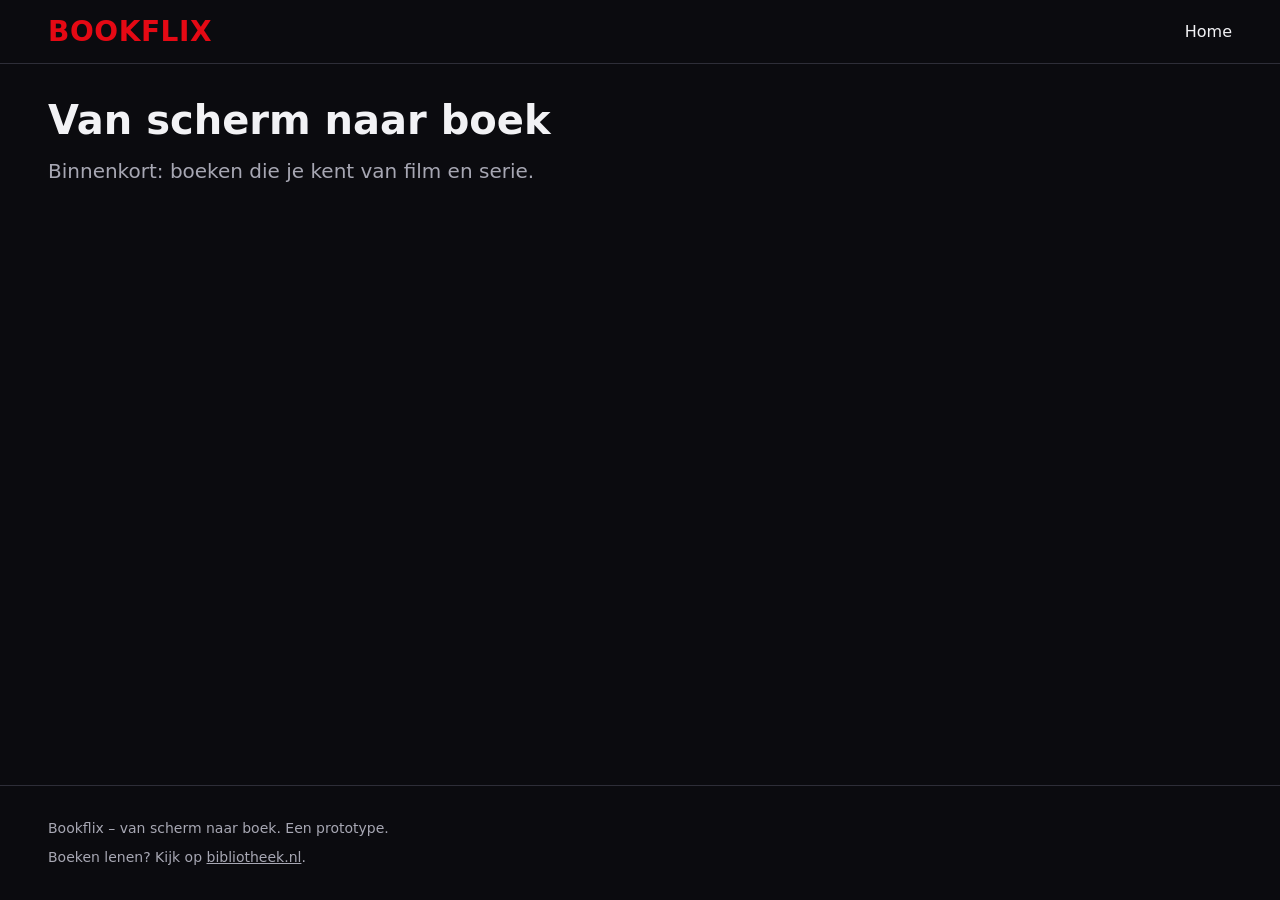
==== index.html @ 4ef943bf "Phase 1R: site shell, data loader, catalogue and R book metadata Adds the page shells with shared he" ====
<!doctype html>
<html lang="nl">
<head>
  <meta charset="utf-8">
  <meta name="viewport" content="width=device-width, initial-scale=1">
  <title>Bookflix – van scherm naar boek</title>
  <meta name="description" content="Ken je de film of serie al? Ontdek het boek erachter op Bookflix.">
  <link rel="stylesheet" href="css/tokens.css">
  <link rel="stylesheet" href="css/base.css">
</head>
<body>
  <a class="skip-link" href="#inhoud">Naar inhoud</a>

  <header class="site-header">
    <div class="container site-header__inner">
      <a class="site-logo" href="index.html">Bookflix</a>
      <nav class="site-nav" aria-label="Hoofdmenu">
        <ul>
          <li><a href="index.html" aria-current="page">Home</a></li>
        </ul>
      </nav>
    </div>
  </header>

  <main id="inhoud" class="site-main" tabindex="-1">
    <div class="container">
      <h1 class="page-title">Van scherm naar boek</h1>
      <p class="lead">Binnenkort: boeken die je kent van film en serie.</p>
    </div>
  </main>

  <footer class="site-footer">
    <div class="container">
      <p>Bookflix – van scherm naar boek. Een prototype.</p>
      <p>Boeken lenen? Kijk op <a href="https://www.bibliotheek.nl" target="_blank" rel="noopener">bibliotheek.nl</a>.</p>
    </div>
  </footer>

  <!-- Phase 1 smoke test of the data loader; replaced by js/home.js in phase 2. -->
  <script type="module">
    import { loadAllBooks } from './js/data.js';

    loadAllBooks().catch((error) => console.error('[home] Could not load the catalogue:', error));
  </script>
</body>
</html>
---- css/tokens.css ----
/* Design tokens: dark streaming theme. */
:root {
  color-scheme: dark;

  /* Colours */
  --color-bg: #0b0b0f;
  --color-surface: #16161d;
  --color-surface-raised: #22222b;
  --color-border: #2e2e38;
  --color-text: #f2f2f5;
  --color-text-muted: #a7a7b3;
  --color-accent: #e50914;
  --color-accent-hover: #f6121d;
  --color-on-accent: #ffffff;
  --color-focus: #ffd166;

  /* Typography */
  --font-sans: system-ui, -apple-system, "Segoe UI", Roboto, "Helvetica Neue", Arial, sans-serif;
  --font-size-sm: 0.875rem;
  --font-size-base: 1rem;
  --font-size-lg: 1.25rem;
  --font-size-xl: 1.75rem;
  --font-size-2xl: 2.5rem;
  --line-height: 1.5;
  --font-weight-bold: 700;

  /* Spacing */
  --space-1: 0.25rem;
  --space-2: 0.5rem;
  --space-3: 0.75rem;
  --space-4: 1rem;
  --space-6: 1.5rem;
  --space-8: 2rem;
  --space-12: 3rem;

  /* Shape and layout */
  --radius-sm: 4px;
  --radius-md: 8px;
  --header-height: 4rem;
  --content-max-width: 1400px;
  --gutter: clamp(1rem, 4vw, 3rem);

  /* Motion */
  --transition-fast: 150ms ease-out;
}
---- css/base.css ----
/* Reset, layout, header, footer and shared components. Requires tokens.css. */

*,
*::before,
*::after {
  box-sizing: border-box;
}

* {
  margin: 0;
}

html {
  -webkit-text-size-adjust: 100%;
}

body {
  min-height: 100vh;
  display: flex;
  flex-direction: column;
  background: var(--color-bg);
  color: var(--color-text);
  font-family: var(--font-sans);
  font-size: var(--font-size-base);
  line-height: var(--line-height);
  -webkit-font-smoothing: antialiased;
}

img,
svg {
  display: block;
  max-width: 100%;
}

button {
  font: inherit;
}

a {
  color: inherit;
}

:focus-visible {
  outline: 3px solid var(--color-focus);
  outline-offset: 2px;
}

@media (prefers-reduced-motion: reduce) {
  *,
  *::before,
  *::after {
    transition-duration: 0.01ms !important;
    animation-duration: 0.01ms !important;
    scroll-behavior: auto !important;
  }
}

/* Utilities */

.container {
  width: 100%;
  max-width: var(--content-max-width);
  margin-inline: auto;
  padding-inline: var(--gutter);
}

.visually-hidden {
  position: absolute;
  width: 1px;
  height: 1px;
  padding: 0;
  overflow: hidden;
  clip: rect(0 0 0 0);
  white-space: nowrap;
  border: 0;
}

.skip-link {
  position: absolute;
  top: var(--space-2);
  left: var(--space-2);
  z-index: 100;
  padding: var(--space-2) var(--space-4);
  background: var(--color-surface-raised);
  border-radius: var(--radius-sm);
  transform: translateY(-200%);
}

.skip-link:focus {
  transform: none;
}

/* Header */

.site-header {
  position: sticky;
  top: 0;
  z-index: 10;
  height: var(--header-height);
  background: linear-gradient(to bottom, rgba(11, 11, 15, 0.98), rgba(11, 11, 15, 0.85));
  border-bottom: 1px solid var(--color-border);
}

.site-header__inner {
  display: flex;
  align-items: center;
  justify-content: space-between;
  gap: var(--space-6);
  height: 100%;
}

.site-logo {
  color: var(--color-accent);
  font-size: var(--font-size-xl);
  font-weight: var(--font-weight-bold);
  letter-spacing: 0.02em;
  text-decoration: none;
  text-transform: uppercase;
}

.site-nav ul {
  display: flex;
  gap: var(--space-6);
  padding: 0;
  list-style: none;
}

.site-nav a {
  color: var(--color-text-muted);
  text-decoration: none;
  transition: color var(--transition-fast);
}

.site-nav a:hover,
.site-nav a[aria-current="page"] {
  color: var(--color-text);
}

/* Main */

.site-main {
  flex: 1;
  padding-block: var(--space-8);
}

.page-title {
  font-size: var(--font-size-2xl);
  line-height: 1.2;
}

.lead {
  margin-top: var(--space-3);
  color: var(--color-text-muted);
  font-size: var(--font-size-lg);
}

/* Buttons */

.btn {
  display: inline-flex;
  align-items: center;
  justify-content: center;
  gap: var(--space-2);
  min-height: 2.75rem;
  padding: var(--space-2) var(--space-6);
  border: 0;
  border-radius: var(--radius-sm);
  background: var(--color-surface-raised);
  color: var(--color-text);
  font-weight: var(--font-weight-bold);
  text-decoration: none;
  cursor: pointer;
  transition: background-color var(--transition-fast);
}

.btn:hover {
  background: var(--color-border);
}

.btn-primary {
  background: var(--color-accent);
  color: var(--color-on-accent);
}

.btn-primary:hover {
  background: var(--color-accent-hover);
}

/* Footer */

.site-footer {
  padding-block: var(--space-8);
  border-top: 1px solid var(--color-border);
  color: var(--color-text-muted);
  font-size: var(--font-size-sm);
}

.site-footer p + p {
  margin-top: var(--space-2);
}
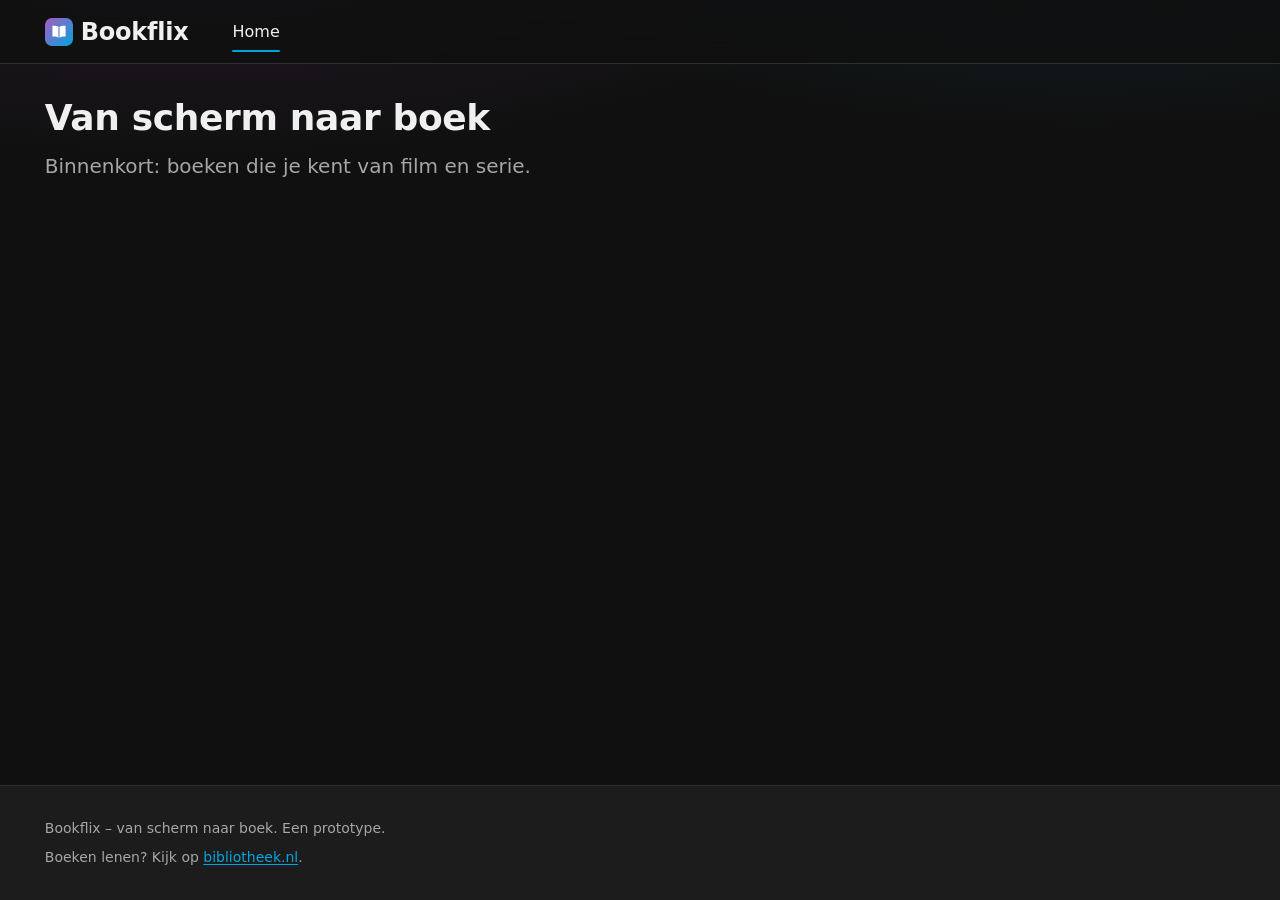
==== commit a6bdef9d: "Phase 1R: Jellyfin-inspired theme and review fixes Redesign: - Replace the Netflix-like theme (near-" ====
--- a/index.html
+++ b/index.html
@@ -13,7 +13,20 @@
 
   <header class="site-header">
     <div class="container site-header__inner">
-      <a class="site-logo" href="index.html">Bookflix</a>
+      <a class="site-logo" href="index.html">
+        <svg class="site-logo__mark" viewBox="0 0 32 32" aria-hidden="true" focusable="false">
+          <defs>
+            <linearGradient id="logo-gradient" x1="0" y1="0" x2="1" y2="1">
+              <stop offset="0" stop-color="#aa5cc3"/>
+              <stop offset="1" stop-color="#00a4dc"/>
+            </linearGradient>
+          </defs>
+          <rect width="32" height="32" rx="8" fill="url(#logo-gradient)"/>
+          <path d="M16 10.5c-2.2-1.5-5-2-7.5-1.6v12.3c2.5-.4 5.3.1 7.5 1.6 2.2-1.5 5-2 7.5-1.6V8.9c-2.5-.4-5.3.1-7.5 1.6Z" fill="#fff"/>
+          <path d="M16 10.5v12.3" stroke="#5f86d0" stroke-width="1.4"/>
+        </svg>
+        <span>Bookflix</span>
+      </a>
       <nav class="site-nav" aria-label="Hoofdmenu">
         <ul>
           <li><a href="index.html" aria-current="page">Home</a></li>
--- a/css/tokens.css
+++ b/css/tokens.css
@@ -1,28 +1,35 @@
-/* Design tokens: dark streaming theme. */
+/* Design tokens: dark media-library theme (charcoal surfaces, blue accent,
+   purple-to-blue brand gradient), inspired by self-hosted media players such as Jellyfin. */
 :root {
   color-scheme: dark;
 
   /* Colours */
-  --color-bg: #0b0b0f;
-  --color-surface: #16161d;
-  --color-surface-raised: #22222b;
-  --color-border: #2e2e38;
-  --color-text: #f2f2f5;
-  --color-text-muted: #a7a7b3;
-  --color-accent: #e50914;
-  --color-accent-hover: #f6121d;
+  --color-bg: #101010;
+  --color-surface: #1c1c1c;
+  --color-surface-raised: #262626;
+  --color-surface-hover: #303030;
+  --color-border: #2e2e2e;
+  --color-text: #f0f0f0;
+  --color-text-muted: #a6a6a6;
+  --color-accent: #00a4dc;
+  --color-accent-hover: #1bb4ea;
+  --color-accent-soft: rgba(0, 164, 220, 0.16);
+  --color-accent-secondary: #aa5cc3;
   --color-on-accent: #ffffff;
-  --color-focus: #ffd166;
+  --color-focus: #00a4dc;
+  --gradient-brand: linear-gradient(135deg, var(--color-accent-secondary), var(--color-accent));
+  --color-header-bg: rgba(16, 16, 16, 0.8);
 
   /* Typography */
-  --font-sans: system-ui, -apple-system, "Segoe UI", Roboto, "Helvetica Neue", Arial, sans-serif;
+  --font-sans: "Noto Sans", system-ui, -apple-system, "Segoe UI", Roboto, "Helvetica Neue", Arial, sans-serif;
   --font-size-sm: 0.875rem;
   --font-size-base: 1rem;
   --font-size-lg: 1.25rem;
-  --font-size-xl: 1.75rem;
-  --font-size-2xl: 2.5rem;
+  --font-size-xl: 1.5rem;
+  --font-size-2xl: 2.25rem;
   --line-height: 1.5;
-  --font-weight-bold: 700;
+  --font-weight-medium: 500;
+  --font-weight-bold: 600;
 
   /* Spacing */
   --space-1: 0.25rem;
@@ -34,11 +41,13 @@
   --space-12: 3rem;
 
   /* Shape and layout */
-  --radius-sm: 4px;
-  --radius-md: 8px;
+  --radius-sm: 6px;
+  --radius-md: 10px;
+  --radius-pill: 999px;
+  --shadow-card: 0 4px 16px rgba(0, 0, 0, 0.45);
   --header-height: 4rem;
-  --content-max-width: 1400px;
-  --gutter: clamp(1rem, 4vw, 3rem);
+  --content-max-width: 1600px;
+  --gutter: clamp(1rem, 3.5vw, 3rem);
 
   /* Motion */
   --transition-fast: 150ms ease-out;
--- a/css/base.css
+++ b/css/base.css
@@ -12,13 +12,20 @@
 
 html {
   -webkit-text-size-adjust: 100%;
+  /* Keep anchor and skip-link targets clear of the sticky header. */
+  scroll-padding-top: var(--header-height);
 }
 
 body {
   min-height: 100vh;
   display: flex;
   flex-direction: column;
-  background: var(--color-bg);
+  /* A faint brand-coloured glow behind the header, fading into the charcoal background. */
+  background:
+    radial-gradient(ellipse 80% 40% at 15% -10%, rgba(170, 92, 195, 0.14), transparent 70%),
+    radial-gradient(ellipse 70% 35% at 85% -10%, rgba(0, 164, 220, 0.12), transparent 70%),
+    var(--color-bg);
+  background-repeat: no-repeat;
   color: var(--color-text);
   font-family: var(--font-sans);
   font-size: var(--font-size-base);
@@ -97,43 +104,73 @@
   top: 0;
   z-index: 10;
   height: var(--header-height);
-  background: linear-gradient(to bottom, rgba(11, 11, 15, 0.98), rgba(11, 11, 15, 0.85));
+  background: var(--color-header-bg);
+  -webkit-backdrop-filter: blur(12px);
+  backdrop-filter: blur(12px);
   border-bottom: 1px solid var(--color-border);
 }
 
 .site-header__inner {
   display: flex;
   align-items: center;
-  justify-content: space-between;
-  gap: var(--space-6);
+  gap: var(--space-8);
   height: 100%;
 }
 
 .site-logo {
-  color: var(--color-accent);
+  display: inline-flex;
+  align-items: center;
+  gap: var(--space-2);
+  color: var(--color-text);
   font-size: var(--font-size-xl);
   font-weight: var(--font-weight-bold);
-  letter-spacing: 0.02em;
+  letter-spacing: -0.01em;
   text-decoration: none;
-  text-transform: uppercase;
-}
-
+}
+
+.site-logo__mark {
+  width: 1.75rem;
+  height: 1.75rem;
+  flex-shrink: 0;
+}
+
+/* Navigation as tabs: the current page gets an accent underline. */
 .site-nav ul {
   display: flex;
-  gap: var(--space-6);
+  gap: var(--space-2);
   padding: 0;
   list-style: none;
 }
 
 .site-nav a {
+  display: block;
+  position: relative;
+  padding: var(--space-2) var(--space-3);
+  border-radius: var(--radius-sm);
   color: var(--color-text-muted);
+  font-weight: var(--font-weight-medium);
   text-decoration: none;
-  transition: color var(--transition-fast);
-}
-
-.site-nav a:hover,
+  transition: color var(--transition-fast), background-color var(--transition-fast);
+}
+
+.site-nav a:hover {
+  background: var(--color-surface-raised);
+  color: var(--color-text);
+}
+
 .site-nav a[aria-current="page"] {
   color: var(--color-text);
+}
+
+.site-nav a[aria-current="page"]::after {
+  content: "";
+  position: absolute;
+  right: var(--space-3);
+  bottom: 0;
+  left: var(--space-3);
+  height: 2px;
+  border-radius: 2px;
+  background: var(--color-accent);
 }
 
 /* Main */
@@ -145,7 +182,19 @@
 
 .page-title {
   font-size: var(--font-size-2xl);
+  font-weight: var(--font-weight-bold);
   line-height: 1.2;
+  letter-spacing: -0.01em;
+}
+
+/* Heading above a row of cards, for carousels and "Meer zoals dit". */
+.section-title {
+  display: flex;
+  align-items: center;
+  gap: var(--space-2);
+  margin-bottom: var(--space-3);
+  font-size: var(--font-size-lg);
+  font-weight: var(--font-weight-bold);
 }
 
 .lead {
@@ -167,14 +216,14 @@
   border-radius: var(--radius-sm);
   background: var(--color-surface-raised);
   color: var(--color-text);
-  font-weight: var(--font-weight-bold);
+  font-weight: var(--font-weight-medium);
   text-decoration: none;
   cursor: pointer;
   transition: background-color var(--transition-fast);
 }
 
 .btn:hover {
-  background: var(--color-border);
+  background: var(--color-surface-hover);
 }
 
 .btn-primary {
@@ -191,10 +240,20 @@
 .site-footer {
   padding-block: var(--space-8);
   border-top: 1px solid var(--color-border);
+  background: var(--color-surface);
   color: var(--color-text-muted);
   font-size: var(--font-size-sm);
 }
 
+.site-footer a {
+  color: var(--color-accent);
+  text-underline-offset: 2px;
+}
+
+.site-footer a:hover {
+  color: var(--color-accent-hover);
+}
+
 .site-footer p + p {
   margin-top: var(--space-2);
 }
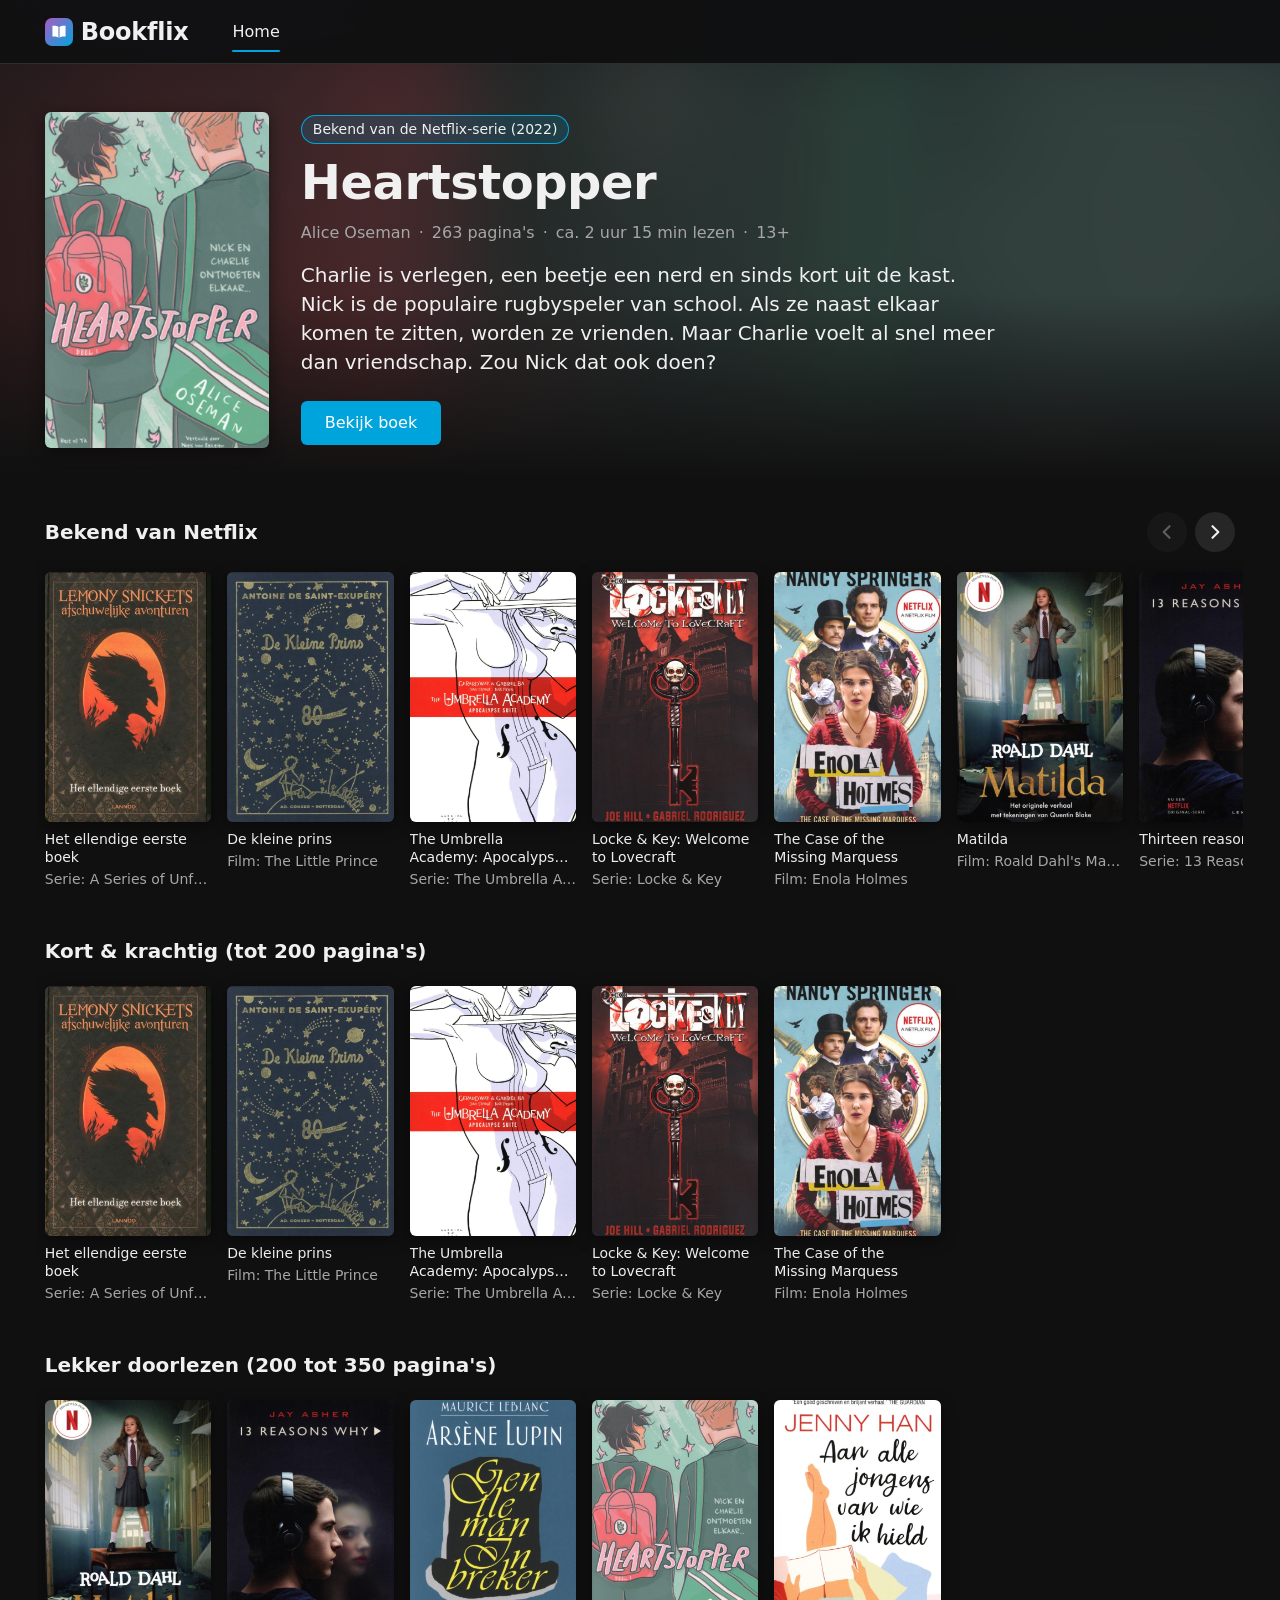
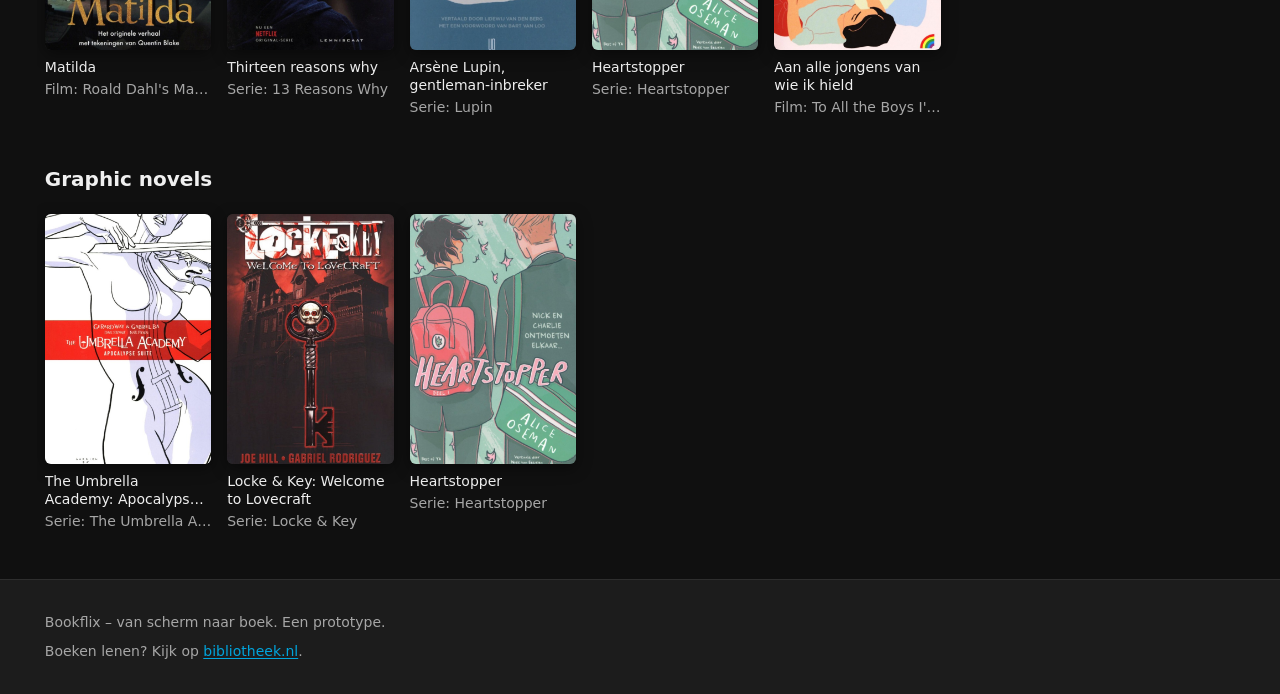
==== commit 55601d89: "Phase 2R: home page with hero and book carousels Adds the home page hero for the featured book and o" ====
--- a/index.html
+++ b/index.html
@@ -7,6 +7,7 @@
   <meta name="description" content="Ken je de film of serie al? Ontdek het boek erachter op Bookflix.">
   <link rel="stylesheet" href="css/tokens.css">
   <link rel="stylesheet" href="css/base.css">
+  <link rel="stylesheet" href="css/home.css">
 </head>
 <body>
   <a class="skip-link" href="#inhoud">Naar inhoud</a>
@@ -35,11 +36,16 @@
     </div>
   </header>
 
-  <main id="inhoud" class="site-main" tabindex="-1">
+  <main id="inhoud" class="site-main home" tabindex="-1">
+    <h1 class="visually-hidden">Bookflix: van scherm naar boek</h1>
+    <div id="hero"></div>
     <div class="container">
-      <h1 class="page-title">Van scherm naar boek</h1>
-      <p class="lead">Binnenkort: boeken die je kent van film en serie.</p>
+      <p id="home-status" class="home-status" role="status" hidden></p>
+      <noscript>
+        <p class="home-status">Zet JavaScript aan om de boeken te zien.</p>
+      </noscript>
     </div>
+    <div id="rijen" class="container home-rows"></div>
   </main>
 
   <footer class="site-footer">
@@ -49,11 +55,6 @@
     </div>
   </footer>
 
-  <!-- Phase 1 smoke test of the data loader; replaced by js/home.js in phase 2. -->
-  <script type="module">
-    import { loadAllBooks } from './js/data.js';
-
-    loadAllBooks().catch((error) => console.error('[home] Could not load the catalogue:', error));
-  </script>
+  <script type="module" src="js/home.js"></script>
 </body>
 </html>
--- a/css/home.css
+++ b/css/home.css
@@ -0,0 +1,282 @@
+/* Home page: hero banner and book carousels. Requires tokens.css and base.css. */
+
+.home {
+  /* The hero sits directly under the header. */
+  padding-top: 0;
+}
+
+.home-status {
+  padding-block: var(--space-8);
+  color: var(--color-text-muted);
+}
+
+/* Cover: a 2:3 frame used in the hero and the cards */
+
+.cover {
+  position: relative;
+  aspect-ratio: 2 / 3;
+  overflow: hidden;
+  border-radius: var(--radius-sm);
+  background: var(--color-surface-raised);
+  box-shadow: var(--shadow-card);
+}
+
+.cover__image {
+  width: 100%;
+  height: 100%;
+  object-fit: cover;
+}
+
+/* Placeholder: the generic cover with the book title on top. */
+.cover__title {
+  position: absolute;
+  inset: auto 0 0;
+  padding: var(--space-6) var(--space-3) var(--space-3);
+  background: linear-gradient(transparent, rgba(0, 0, 0, 0.75));
+  color: var(--color-text);
+  font-size: var(--font-size-sm);
+  font-weight: var(--font-weight-bold);
+  line-height: 1.3;
+  text-align: center;
+  overflow-wrap: anywhere;
+}
+
+/* Hero */
+
+.hero {
+  position: relative;
+  isolation: isolate;
+  overflow: hidden;
+  margin-bottom: var(--space-8);
+}
+
+.hero__backdrop {
+  position: absolute;
+  inset: 0;
+  z-index: -2;
+  width: 100%;
+  height: 100%;
+  object-fit: cover;
+  filter: blur(40px) saturate(1.2) brightness(0.45);
+  transform: scale(1.2);
+}
+
+/* Fades the backdrop into the page background at the bottom and the left. */
+.hero::after {
+  content: "";
+  position: absolute;
+  inset: 0;
+  z-index: -1;
+  background:
+    linear-gradient(to bottom, transparent 55%, var(--color-bg)),
+    linear-gradient(to right, color-mix(in srgb, var(--color-bg) 70%, transparent), transparent 70%);
+}
+
+.hero__inner {
+  display: flex;
+  flex-wrap: wrap;
+  align-items: center;
+  gap: var(--space-6) var(--space-8);
+  padding-block: var(--space-12) var(--space-8);
+}
+
+.hero__cover {
+  flex: 0 0 auto;
+  width: clamp(8rem, 18vw, 14rem);
+}
+
+.hero__body {
+  flex: 1 1 20rem;
+  max-width: 44rem;
+}
+
+.badge {
+  display: inline-block;
+  padding: var(--space-1) var(--space-3);
+  border-radius: var(--radius-pill);
+  background: var(--color-accent-soft);
+  color: var(--color-text);
+  font-size: var(--font-size-sm);
+  font-weight: var(--font-weight-medium);
+  box-shadow: inset 0 0 0 1px var(--color-accent);
+}
+
+.hero__title {
+  margin-top: var(--space-3);
+  font-size: clamp(var(--font-size-xl), 2rem + 1.5vw, 3rem);
+  font-weight: var(--font-weight-bold);
+  line-height: 1.1;
+  letter-spacing: -0.01em;
+}
+
+.hero__facts {
+  display: flex;
+  flex-wrap: wrap;
+  margin-top: var(--space-3);
+  padding: 0;
+  color: var(--color-text-muted);
+  list-style: none;
+}
+
+.hero__facts li + li::before {
+  content: "·";
+  margin-inline: var(--space-2);
+}
+
+.hero__teaser {
+  max-width: 60ch;
+  margin-top: var(--space-4);
+  font-size: var(--font-size-lg);
+  line-height: 1.45;
+}
+
+.hero__button {
+  margin-top: var(--space-6);
+}
+
+/* Carousels */
+
+.home-rows {
+  display: grid;
+  /* minmax(0, 1fr) stops a row from growing to the width of all its cards. */
+  grid-template-columns: minmax(0, 1fr);
+  gap: var(--space-8);
+}
+
+.carousel__header {
+  display: flex;
+  align-items: center;
+  justify-content: space-between;
+  gap: var(--space-4);
+  margin-bottom: var(--space-2);
+}
+
+.carousel__title {
+  margin-bottom: 0;
+}
+
+.carousel__controls {
+  display: flex;
+  flex-shrink: 0;
+  gap: var(--space-2);
+}
+
+.carousel__controls[hidden] {
+  display: none;
+}
+
+.carousel__button {
+  display: grid;
+  place-items: center;
+  width: 2.5rem;
+  height: 2.5rem;
+  padding: 0;
+  border: 0;
+  border-radius: var(--radius-pill);
+  background: var(--color-surface-raised);
+  color: var(--color-text);
+  cursor: pointer;
+  transition: background-color var(--transition-fast), opacity var(--transition-fast);
+}
+
+.carousel__button:hover {
+  background: var(--color-surface-hover);
+}
+
+.carousel__button[aria-disabled="true"] {
+  opacity: 0.35;
+  cursor: default;
+}
+
+.carousel__button[aria-disabled="true"]:hover {
+  background: var(--color-surface-raised);
+}
+
+.carousel__button svg {
+  width: 1.25rem;
+  height: 1.25rem;
+  fill: none;
+  stroke: currentColor;
+  stroke-width: 2.5;
+  stroke-linecap: round;
+  stroke-linejoin: round;
+}
+
+.carousel__track {
+  --card-width: clamp(8.5rem, 8vw + 4rem, 11.5rem);
+  --track-bleed: var(--space-2);
+
+  display: grid;
+  grid-auto-columns: var(--card-width);
+  grid-auto-flow: column;
+  gap: var(--space-4);
+  /* Room around the cards so the hover lift and focus ring are not clipped. */
+  margin-inline: calc(-1 * var(--track-bleed));
+  padding: var(--space-3) var(--track-bleed) var(--space-4);
+  overflow-x: auto;
+  overscroll-behavior-x: contain;
+  scroll-snap-type: x proximity;
+  scroll-padding-inline: var(--track-bleed);
+  scrollbar-width: thin;
+  scrollbar-color: var(--color-surface-hover) transparent;
+  list-style: none;
+}
+
+.carousel__item {
+  scroll-snap-align: start;
+}
+
+.book-card {
+  display: flex;
+  flex-direction: column;
+  gap: var(--space-1);
+  border-radius: var(--radius-sm);
+  color: var(--color-text);
+  text-decoration: none;
+}
+
+.book-card:focus-visible {
+  outline: none;
+}
+
+.book-card__cover {
+  margin-bottom: var(--space-1);
+  transition: transform var(--transition-fast), box-shadow var(--transition-fast);
+}
+
+.book-card:hover .book-card__cover,
+.book-card:focus-visible .book-card__cover {
+  transform: translateY(-4px);
+}
+
+.book-card:hover .book-card__cover {
+  box-shadow: var(--shadow-card), 0 0 0 2px var(--color-accent);
+}
+
+.book-card:focus-visible .book-card__cover {
+  outline: 3px solid var(--color-focus);
+  outline-offset: 2px;
+}
+
+.book-card__title {
+  display: -webkit-box;
+  overflow: hidden;
+  -webkit-box-orient: vertical;
+  -webkit-line-clamp: 2;
+  font-size: var(--font-size-sm);
+  font-weight: var(--font-weight-medium);
+  line-height: 1.3;
+}
+
+.book-card:hover .book-card__title {
+  color: var(--color-accent-hover);
+}
+
+.book-card__meta {
+  overflow: hidden;
+  color: var(--color-text-muted);
+  font-size: var(--font-size-sm);
+  line-height: 1.3;
+  text-overflow: ellipsis;
+  white-space: nowrap;
+}
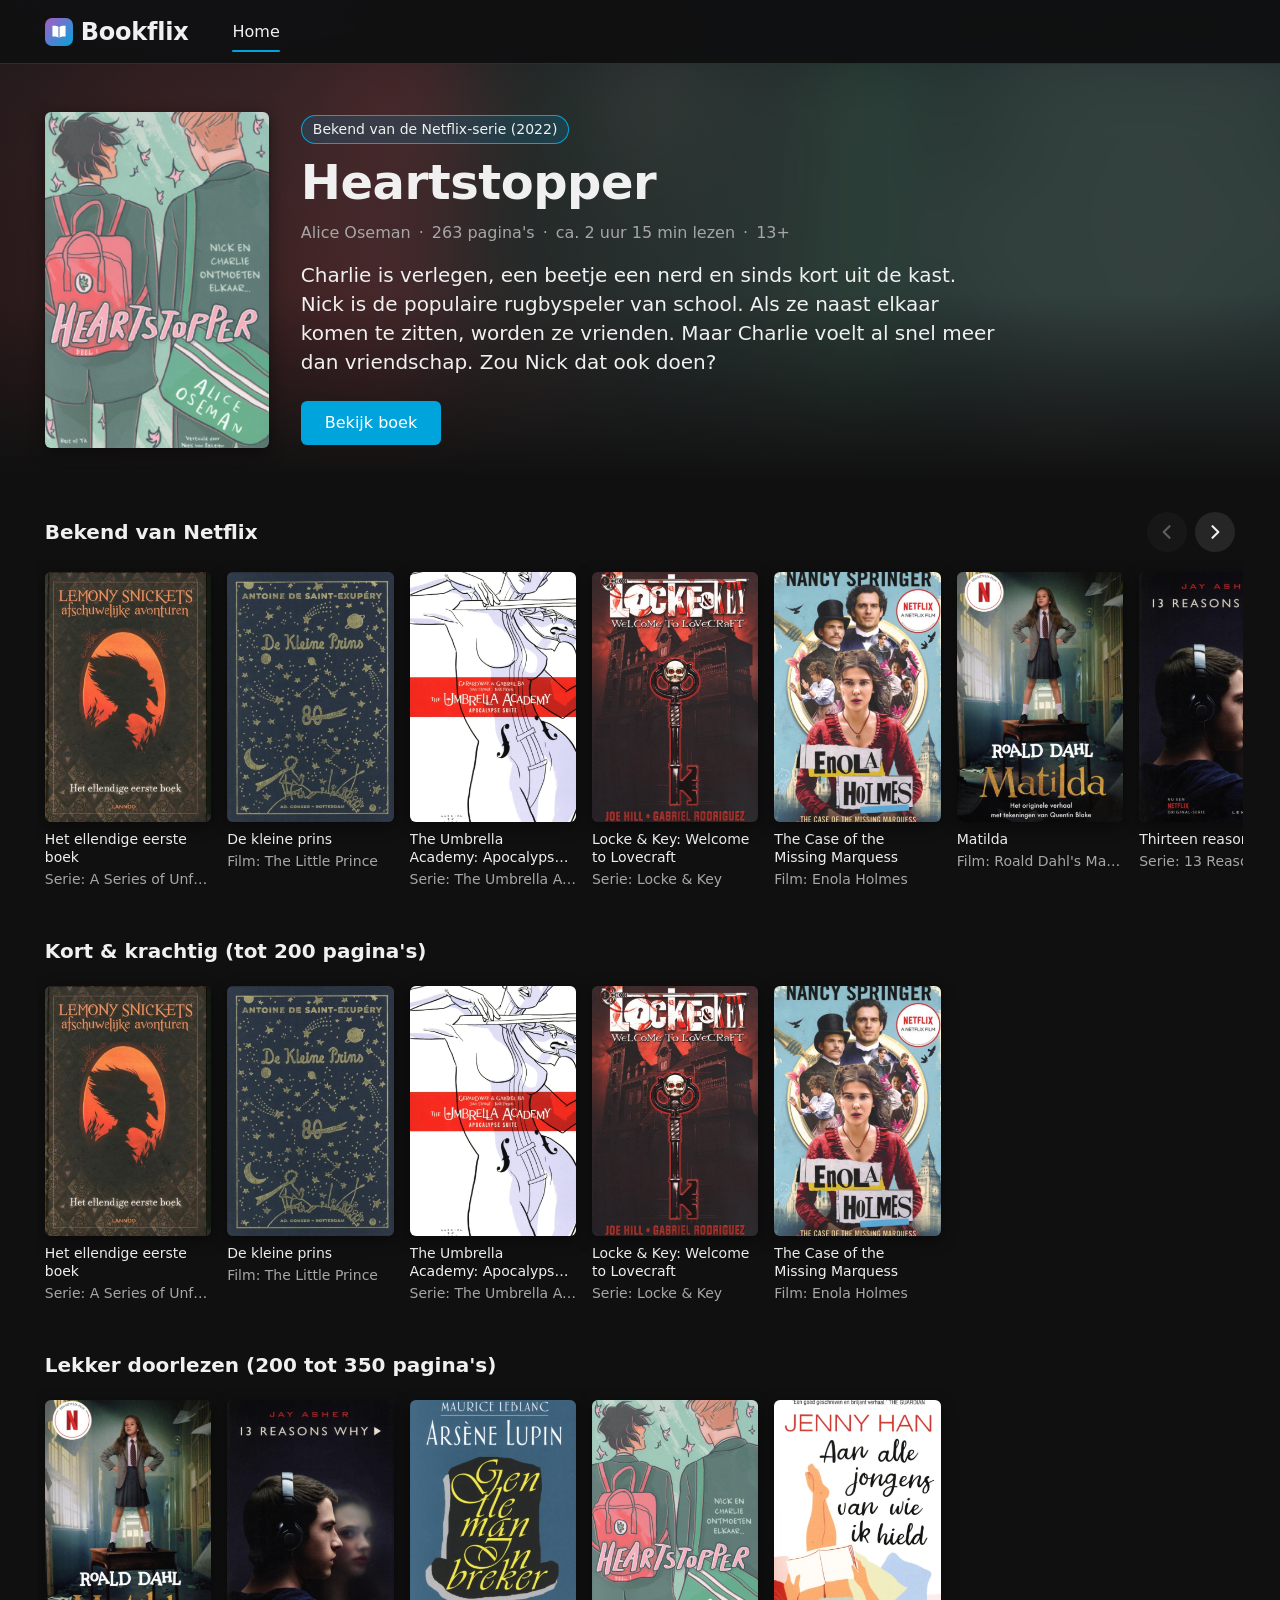
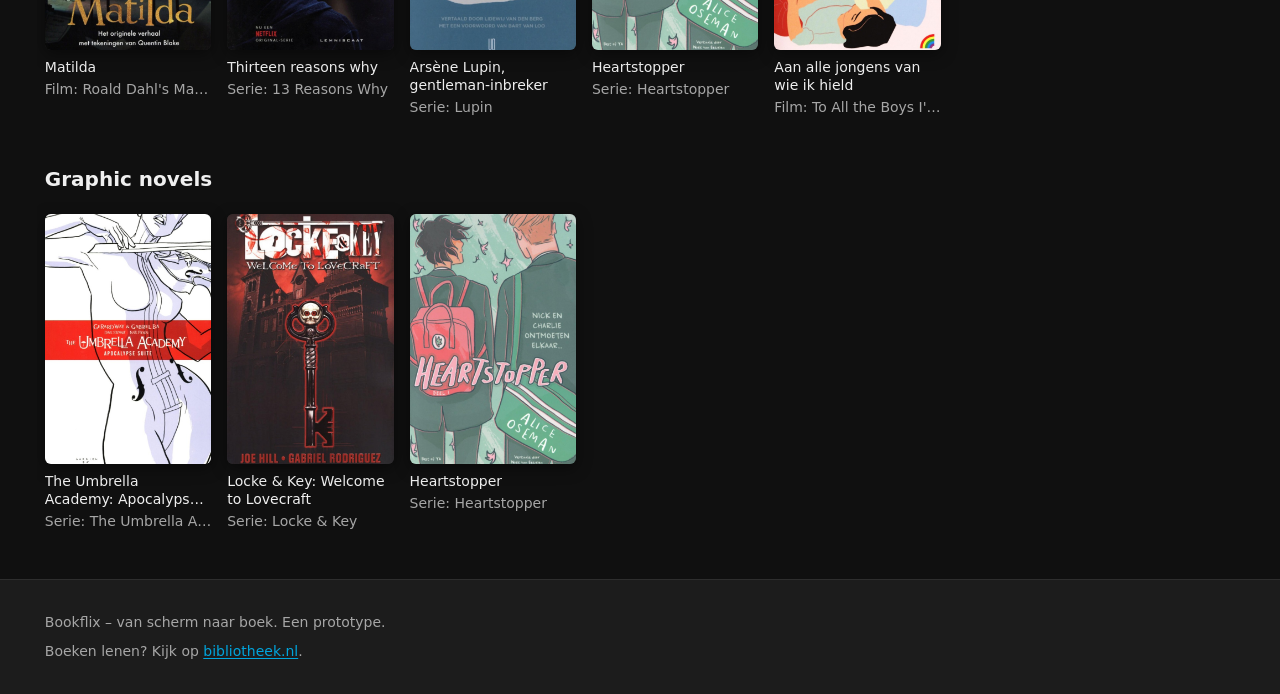
==== commit 0997c6ed: "Fix code review findings on home page and carousels - Move .cover and .badge styles to base.css so t" ====
--- a/index.html
+++ b/index.html
@@ -40,7 +40,7 @@
     <h1 class="visually-hidden">Bookflix: van scherm naar boek</h1>
     <div id="hero"></div>
     <div class="container">
-      <p id="home-status" class="home-status" role="status" hidden></p>
+      <p id="home-status" class="home-status" role="status"></p>
       <noscript>
         <p class="home-status">Zet JavaScript aan om de boeken te zien.</p>
       </noscript>
--- a/css/base.css
+++ b/css/base.css
@@ -235,6 +235,49 @@
   background: var(--color-accent-hover);
 }
 
+/* Cover: a 2:3 frame used in the hero, the cards and the detail page (see createCover in js/dom.js) */
+
+.cover {
+  position: relative;
+  aspect-ratio: 2 / 3;
+  overflow: hidden;
+  border-radius: var(--radius-sm);
+  background: var(--color-surface-raised);
+  box-shadow: var(--shadow-card);
+}
+
+.cover__image {
+  width: 100%;
+  height: 100%;
+  object-fit: cover;
+}
+
+/* Placeholder: the generic cover with the book title on top. */
+.cover__title {
+  position: absolute;
+  inset: auto 0 0;
+  padding: var(--space-6) var(--space-3) var(--space-3);
+  background: linear-gradient(transparent, rgba(0, 0, 0, 0.75));
+  color: var(--color-text);
+  font-size: var(--font-size-sm);
+  font-weight: var(--font-weight-bold);
+  line-height: 1.3;
+  text-align: center;
+  overflow-wrap: anywhere;
+}
+
+/* Badge, for example "Bekend van de Netflix-serie (2022)". */
+.badge {
+  display: inline-block;
+  padding: var(--space-1) var(--space-3);
+  border-radius: var(--radius-pill);
+  background: var(--color-accent-soft);
+  color: var(--color-text);
+  font-size: var(--font-size-sm);
+  font-weight: var(--font-weight-medium);
+  box-shadow: inset 0 0 0 1px var(--color-accent);
+}
+
 /* Footer */
 
 .site-footer {
--- a/css/home.css
+++ b/css/home.css
@@ -10,35 +10,10 @@
   color: var(--color-text-muted);
 }
 
-/* Cover: a 2:3 frame used in the hero and the cards */
-
-.cover {
-  position: relative;
-  aspect-ratio: 2 / 3;
-  overflow: hidden;
-  border-radius: var(--radius-sm);
-  background: var(--color-surface-raised);
-  box-shadow: var(--shadow-card);
-}
-
-.cover__image {
-  width: 100%;
-  height: 100%;
-  object-fit: cover;
-}
-
-/* Placeholder: the generic cover with the book title on top. */
-.cover__title {
-  position: absolute;
-  inset: auto 0 0;
-  padding: var(--space-6) var(--space-3) var(--space-3);
-  background: linear-gradient(transparent, rgba(0, 0, 0, 0.75));
-  color: var(--color-text);
-  font-size: var(--font-size-sm);
-  font-weight: var(--font-weight-bold);
-  line-height: 1.3;
-  text-align: center;
-  overflow-wrap: anywhere;
+/* The status is a live region, so it stays rendered (and in the accessibility
+   tree) while empty; only its padding is dropped. */
+.home-status:empty {
+  padding-block: 0;
 }
 
 /* Hero */
@@ -50,13 +25,14 @@
   margin-bottom: var(--space-8);
 }
 
-.hero__backdrop {
+/* Blurred copy of the cover as a backdrop. home.js sets --hero-backdrop to an
+   absolute url(), so it resolves the same wherever the variable is used. */
+.hero::before {
+  content: "";
   position: absolute;
   inset: 0;
   z-index: -2;
-  width: 100%;
-  height: 100%;
-  object-fit: cover;
+  background: var(--hero-backdrop, none) center / cover no-repeat;
   filter: blur(40px) saturate(1.2) brightness(0.45);
   transform: scale(1.2);
 }
@@ -88,17 +64,6 @@
 .hero__body {
   flex: 1 1 20rem;
   max-width: 44rem;
-}
-
-.badge {
-  display: inline-block;
-  padding: var(--space-1) var(--space-3);
-  border-radius: var(--radius-pill);
-  background: var(--color-accent-soft);
-  color: var(--color-text);
-  font-size: var(--font-size-sm);
-  font-weight: var(--font-weight-medium);
-  box-shadow: inset 0 0 0 1px var(--color-accent);
 }
 
 .hero__title {
@@ -179,17 +144,17 @@
   transition: background-color var(--transition-fast), opacity var(--transition-fast);
 }
 
-.carousel__button:hover {
-  background: var(--color-surface-hover);
-}
-
 .carousel__button[aria-disabled="true"] {
   opacity: 0.35;
   cursor: default;
 }
 
-.carousel__button[aria-disabled="true"]:hover {
-  background: var(--color-surface-raised);
+/* Hover effects only on devices that can hover; on touch screens they would
+   stick after a tap. */
+@media (hover: hover) {
+  .carousel__button:not([aria-disabled="true"]):hover {
+    background: var(--color-surface-hover);
+  }
 }
 
 .carousel__button svg {
@@ -244,13 +209,19 @@
   transition: transform var(--transition-fast), box-shadow var(--transition-fast);
 }
 
-.book-card:hover .book-card__cover,
 .book-card:focus-visible .book-card__cover {
   transform: translateY(-4px);
 }
 
-.book-card:hover .book-card__cover {
-  box-shadow: var(--shadow-card), 0 0 0 2px var(--color-accent);
+@media (hover: hover) {
+  .book-card:hover .book-card__cover {
+    transform: translateY(-4px);
+    box-shadow: var(--shadow-card), 0 0 0 2px var(--color-accent);
+  }
+
+  .book-card:hover .book-card__title {
+    color: var(--color-accent-hover);
+  }
 }
 
 .book-card:focus-visible .book-card__cover {
@@ -268,10 +239,6 @@
   line-height: 1.3;
 }
 
-.book-card:hover .book-card__title {
-  color: var(--color-accent-hover);
-}
-
 .book-card__meta {
   overflow: hidden;
   color: var(--color-text-muted);
